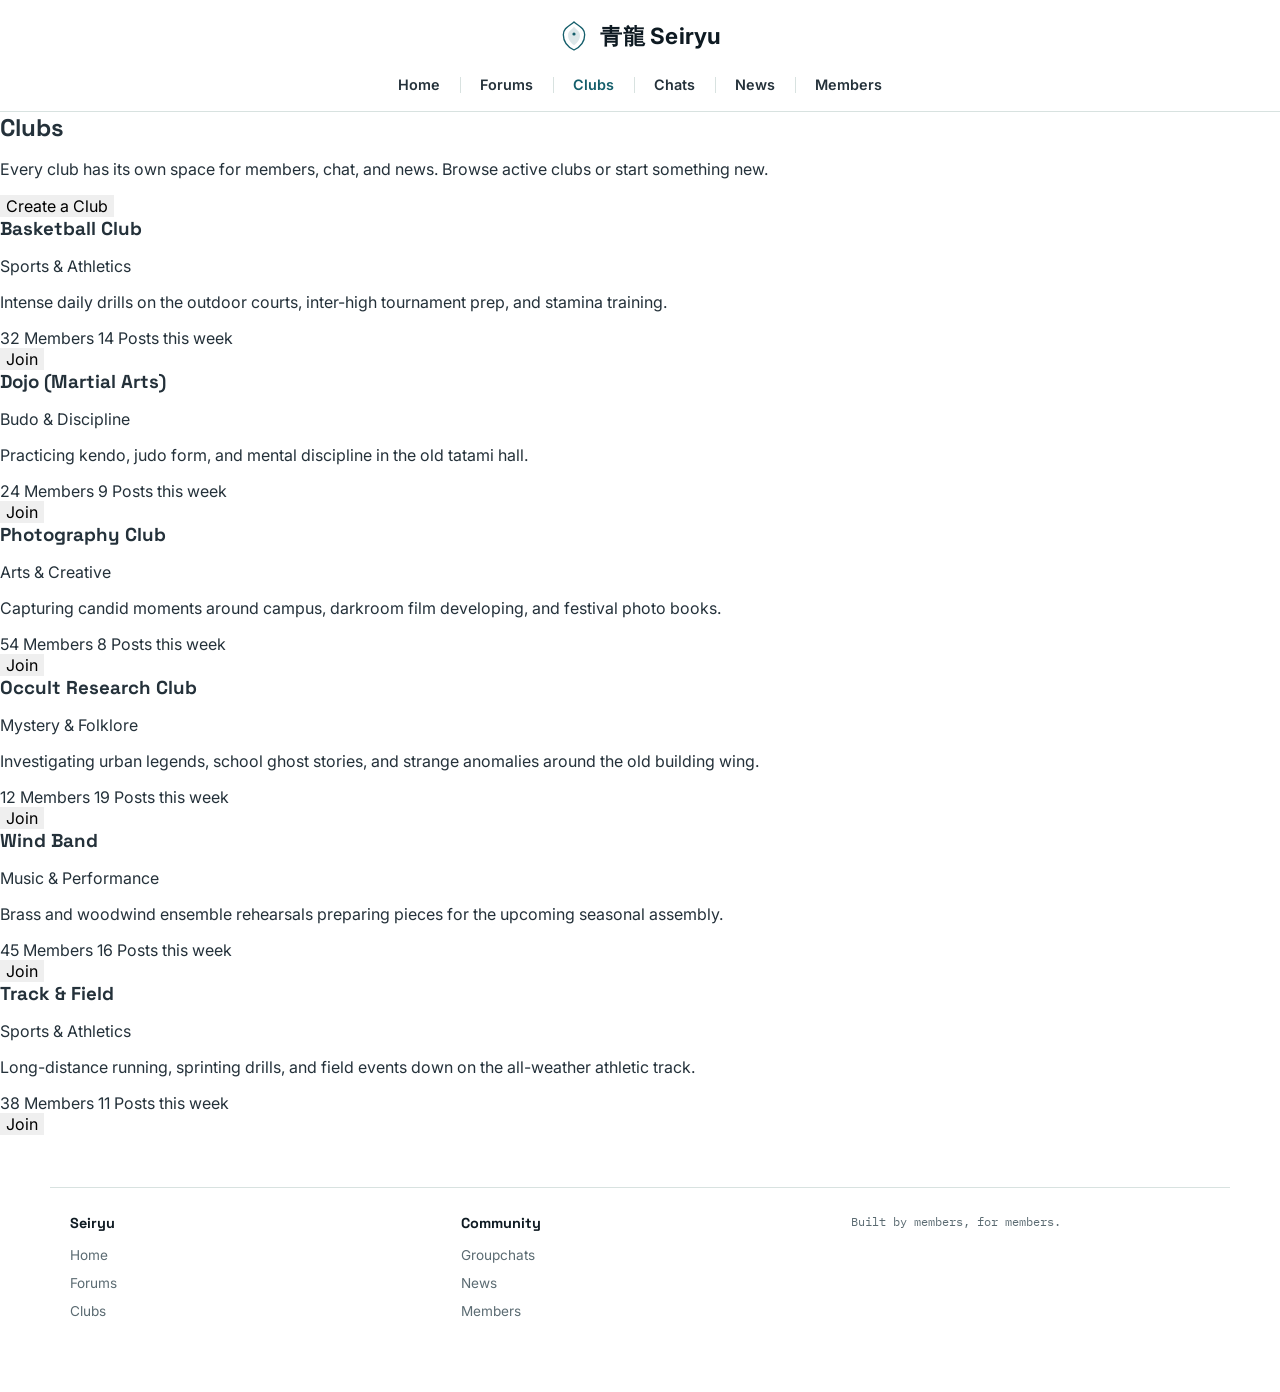
==== clubs.html @ d2d3f5ac "Create clubs.html" ====
<!DOCTYPE html>
<html lang="en">
<head>
<meta charset="UTF-8">
<meta name="viewport" content="width=device-width, initial-scale=1.0">
<title>Clubs — Seiryu</title>
<link rel="preconnect" href="https://fonts.googleapis.com">
<link rel="preconnect" href="https://fonts.gstatic.com" crossorigin>
<link href="https://fonts.googleapis.com/css2?family=Space+Grotesk:wght@400;500;600;700&family=Inter:wght@400;500;600&family=IBM+Plex+Mono:wght@500&display=swap" rel="stylesheet">
<link rel="stylesheet" href="css/style.css">
<link rel="stylesheet" href="css/pages.css">
</head>
<body>

<header class="site-header">
  <div class="wordmark-row">
    <a href="index.html" class="wordmark">
      <svg class="wordmark__mark" viewBox="0 0 48 48" aria-hidden="true">
        <path d="M24 3 C31 9 40 12 40 22 C40 33 32 41 24 45 C16 41 8 33 8 22 C8 12 17 9 24 3 Z" fill="none" stroke="currentColor" stroke-width="2"/>
        <path d="M24 10 C28 15 33 17 33 23 C33 30 28 35 24 38 C20 35 15 30 15 23 C15 17 20 15 24 10 Z" fill="currentColor" opacity="0.15"/>
        <circle cx="24" cy="21" r="2.4" fill="currentColor"/>
      </svg>
      <span class="wordmark__text">青龍 Seiryu</span>
    </a>
  </div>

  <nav class="primary-nav" aria-label="Primary">
    <ul>
      <li><a href="index.html">Home</a></li>
      <li><a href="forums.html">Forums</a></li>
      <li><a href="clubs.html" class="is-active">Clubs</a></li>
      <li><a href="groupchats.html">Chats</a></li>
      <li><a href="news.html">News</a></li>
      <li><a href="members.html">Members</a></li>
    </ul>
  </nav>
  <div class="scale-rule" aria-hidden="true"></div>
</header>

<main class="page-container">
  <section class="page-header">
    <h1>Clubs</h1>
    <p>Every club has its own space for members, chat, and news. Browse active clubs or start something new.</p>
    <button class="btn btn--primary">Create a Club</button>
  </section>

  <div class="clubs-grid">
    <div class="club-card">
      <div class="club-card__header">
        <div class="club-card__avatar" style="background: linear-gradient(135deg, #FF6B35 0%, #D83B01 100%);"></div>
        <div>
          <h3><a href="#">Basketball Club</a></h3>
          <p class="club-card__subtitle">Sports & Athletics</p>
        </div>
      </div>
      <p class="club-card__description">Intense daily drills on the outdoor courts, inter-high tournament prep, and stamina training.</p>
      <div class="club-card__stats">
        <span>32 Members</span>
        <span>14 Posts this week</span>
      </div>
      <button class="btn btn--secondary">Join</button>
    </div>

    <div class="club-card">
      <div class="club-card__header">
        <div class="club-card__avatar" style="background: linear-gradient(135deg, #3A3A3A 0%, #1A1A1A 100%);"></div>
        <div>
          <h3><a href="#">Dojo (Martial Arts)</a></h3>
          <p class="club-card__subtitle">Budo & Discipline</p>
        </div>
      </div>
      <p class="club-card__description">Practicing kendo, judo form, and mental discipline in the old tatami hall.</p>
      <div class="club-card__stats">
        <span>24 Members</span>
        <span>9 Posts this week</span>
      </div>
      <button class="btn btn--secondary">Join</button>
    </div>

    <div class="club-card">
      <div class="club-card__header">
        <div class="club-card__avatar" style="background: linear-gradient(135deg, #C79A3C 0%, #E8D4B8 100%);"></div>
        <div>
          <h3><a href="#">Photography Club</a></h3>
          <p class="club-card__subtitle">Arts & Creative</p>
        </div>
      </div>
      <p class="club-card__description">Capturing candid moments around campus, darkroom film developing, and festival photo books.</p>
      <div class="club-card__stats">
        <span>54 Members</span>
        <span>8 Posts this week</span>
      </div>
      <button class="btn btn--secondary">Join</button>
    </div>

    <div class="club-card">
      <div class="club-card__header">
        <div class="club-card__avatar" style="background: linear-gradient(135deg, #4A148C 0%, #12005E 100%);"></div>
        <div>
          <h3><a href="#">Occult Research Club</a></h3>
          <p class="club-card__subtitle">Mystery & Folklore</p>
        </div>
      </div>
      <p class="club-card__description">Investigating urban legends, school ghost stories, and strange anomalies around the old building wing.</p>
      <div class="club-card__stats">
        <span>12 Members</span>
        <span>19 Posts this week</span>
      </div>
      <button class="btn btn--secondary">Join</button>
    </div>

    <div class="club-card">
      <div class="club-card__header">
        <div class="club-card__avatar" style="background: linear-gradient(135deg, #00838F 0%, #006064 100%);"></div>
        <div>
          <h3><a href="#">Wind Band</a></h3>
          <p class="club-card__subtitle">Music & Performance</p>
        </div>
      </div>
      <p class="club-card__description">Brass and woodwind ensemble rehearsals preparing pieces for the upcoming seasonal assembly.</p>
      <div class="club-card__stats">
        <span>45 Members</span>
        <span>16 Posts this week</span>
      </div>
      <button class="btn btn--secondary">Join</button>
    </div>

    <div class="club-card">
      <div class="club-card__header">
        <div class="club-card__avatar" style="background: linear-gradient(135deg, #2E7D32 0%, #1B5E20 100%);"></div>
        <div>
          <h3><a href="#">Track & Field</a></h3>
          <p class="club-card__subtitle">Sports & Athletics</p>
        </div>
      </div>
      <p class="club-card__description">Long-distance running, sprinting drills, and field events down on the all-weather athletic track.</p>
      <div class="club-card__stats">
        <span>38 Members</span>
        <span>11 Posts this week</span>
      </div>
      <button class="btn btn--secondary">Join</button>
    </div>
  </div>
</main>

<footer class="site-footer">
  <div class="scale-rule scale-rule--footer" aria-hidden="true"></div>
  <div class="footer-content">
    <div class="footer-col">
      <h4>Seiryu</h4>
      <ul>
        <li><a href="index.html">Home</a></li>
        <li><a href="forums.html">Forums</a></li>
        <li><a href="clubs.html">Clubs</a></li>
      </ul>
    </div>
    <div class="footer-col">
      <h4>Community</h4>
      <ul>
        <li><a href="groupchats.html">Groupchats</a></li>
        <li><a href="news.html">News</a></li>
        <li><a href="members.html">Members</a></li>
      </ul>
    </div>
    <div class="footer-col">
      <p class="footer-tagline">Built by members, for members.</p>
    </div>
  </div>
</footer>

<script src="js/script.js"></script>
</body>
</html>
---- css/style.css ----
:root {
  --ink: #0E1A22;
  --azure: #1F8FA3;
  --azure-deep: #145E6B;
  --azure-light: #A8D5E2;
  --gold: #C79A3C;
  --gold-light: #E8D4B8;
  --mist: #F4F8F7;
  --mist-dim: #E7EFED;
  --slate: #24313A;
  --slate-soft: #5B6B72;
  --hairline: #D8E2E0;
  --white: #FFFFFF;
  --error: #D64545;
  --success: #4CAF50;

  --font-display: "Space Grotesk", "Helvetica Neue", Arial, sans-serif;
  --font-body: "Inter", "Helvetica Neue", Arial, sans-serif;
  --font-mono: "IBM Plex Mono", ui-monospace, monospace;

  --max-width: 1180px;
  --spacing-xs: 8px;
  --spacing-sm: 12px;
  --spacing-md: 20px;
  --spacing-lg: 32px;
  --spacing-xl: 52px;
}

* { box-sizing: border-box; }

html { scroll-behavior: smooth; }

body {
  margin: 0;
  font-family: var(--font-body);
  color: var(--slate);
  background: var(--white);
  -webkit-font-smoothing: antialiased;
}

a { color: inherit; text-decoration: none; }
ul { list-style: none; margin: 0; padding: 0; }
button { font: inherit; border: none; cursor: pointer; }
h1, h2, h3, h4, h5, h6 { margin: 0; font-family: var(--font-display); }

/* =========================================================
   Header
   ========================================================= */
.site-header {
  position: sticky;
  top: 0;
  background: var(--white);
  z-index: 100;
  border-bottom: 1px solid var(--hairline);
}

.wordmark-row {
  display: flex;
  justify-content: center;
  padding: var(--spacing-md) var(--spacing-md) var(--spacing-sm);
}

.wordmark {
  display: flex;
  align-items: center;
  gap: 10px;
  transition: opacity 0.2s ease;
}

.wordmark:hover { opacity: 0.8; }

.wordmark__mark {
  width: 32px;
  height: 32px;
  color: var(--azure-deep);
}

.wordmark__text {
  font-weight: 700;
  font-size: 1.4rem;
  letter-spacing: 0.01em;
  color: var(--ink);
}

.primary-nav {
  max-width: var(--max-width);
  margin: 0 auto;
  padding: 0 var(--spacing-md);
}

.primary-nav ul {
  display: flex;
  justify-content: center;
  flex-wrap: wrap;
}

.primary-nav li {
  position: relative;
}

.primary-nav li + li::before {
  content: "";
  position: absolute;
  left: 0;
  top: 50%;
  transform: translateY(-50%);
  width: 1px;
  height: 16px;
  background: var(--hairline);
}

.primary-nav a {
  display: block;
  padding: var(--spacing-sm) var(--spacing-md);
  font-weight: 600;
  font-size: 0.9rem;
  color: var(--slate);
  transition: color 0.15s ease;
}

.primary-nav a:hover,
.primary-nav a.is-active {
  color: var(--azure-deep);
}

.scale-rule {
  height: 6px;
  background-image: radial-gradient(circle at 50% -40%, var(--azure) 0 5px, transparent 5px);
  background-size: 22px 14px;
  background-position: center top;
  background-repeat: repeat-x;
  opacity: 0.55;
}

/* =========================================================
   Hero
   ========================================================= */
.hero {
  position: relative;
  max-width: var(--max-width);
  margin: 0 auto;
}

.hero__media {
  height: 62vh;
  min-height: 380px;
  max-height: 560px;
  overflow: hidden;
  background: var(--ink);
}

.hero__placeholder {
  height: 100%;
  width: 100%;
  display: flex;
  align-items: center;
  justify-content: center;
  color: rgba(244, 248, 247, 0.55);
  font-family: var(--font-mono);
  font-size: 0.85rem;
  letter-spacing: 0.02em;
  background:
    linear-gradient(rgba(14, 26, 34, 0.55), rgba(14, 26, 34, 0.75)),
    repeating-linear-gradient(45deg, var(--azure-deep) 0 2px, transparent 2px 26px),
    var(--ink);
}

.hero__img {
  width: 100%;
  height: 100%;
  object-fit: cover;
  transition: opacity 0.3s ease;
}

.feature-card {
  position: absolute;
  top: var(--spacing-md);
  right: var(--spacing-md);
  width: min(380px, 90vw);
  background: var(--white);
  padding: var(--spacing-lg) var(--spacing-md);
  box-shadow: 0 18px 40px rgba(14, 26, 34, 0.18);
  border-top: 3px solid var(--azure);
}

.feature-card__title {
  margin: 0 0 var(--spacing-md);
  font-size: 1.2rem;
  color: var(--ink);
}

.feature-card__list li {
  display: flex;
  gap: var(--spacing-sm);
  padding: var(--spacing-sm) 0;
  border-top: 1px dashed var(--hairline);
}

.feature-card__list li:first-child {
  border-top: none;
  padding-top: 0;
}

.feature-card__list svg {
  flex: none;
  width: 20px;
  height: 20px;
  margin-top: 2px;
  color: var(--azure-deep);
}

.feature-card__list strong {
  display: block;
  font-size: 0.9rem;
  color: var(--ink);
}

.feature-card__list span {
  display: block;
  font-size: 0.8rem;
  color: var(--slate-soft);
  margin-top: 2px;
}

.feature-card__note {
  margin: var(--spacing-sm) 0 0;
  text-align: right;
  font-family: var(--font-mono);
  font-size: 0.68rem;
  color: var(--slate-soft);
}

/* =========================================================
   About
   ========================================================= */
.about {
  max-width: 820px;
  margin: 0 auto;
  padding: var(--spacing-xl) var(--spacing-md);
}

.about__heading {
  font-size: 1.7rem;
  color: var(--ink);
  border-left: 4px solid var(--azure);
  padding-left: var(--spacing-md);
  margin: 0 0 var(--spacing-md);
}

.about__body {
  font-size: 1rem;
  line-height: 1.75;
  color: var(--slate);
  margin: 0 0 var(--spacing-lg);
}

.callout {
  background: var(--mist);
  border: 1px solid var(--mist-dim);
  border-radius: 2px;
}

.callout__trigger {
  width: 100%;
  text-align: left;
  background: var(--azure-deep);
  color: var(--white);
  padding: var(--spacing-md) var(--spacing-md);
  font-weight: 600;
  font-size: 0.95rem;
  transition: background 0.2s ease;
}

.callout__trigger:hover {
  background: var(--azure);
}

.callout__body {
  padding: var(--spacing-md) var(--spacing-md);
}

.callout__body p {
  margin: 0;
  line-height: 1.7;
  color: var(--slate);
  font-size: 0.95rem;
}

.callout__body strong {
  color: var(--azure-deep);
}

/* =========================================================
   Quick Links Grid
   ========================================================= */
.quick-links {
  max-width: var(--max-width);
  margin: 0 auto;
  padding: var(--spacing-xl) var(--spacing-md);
  background: var(--mist);
}

.quick-links h2 {
  font-size: 1.5rem;
  color: var(--ink);
  margin: 0 0 var(--spacing-lg);
  text-align: center;
}

.quick-links__grid {
  display: grid;
  grid-template-columns: repeat(auto-fit, minmax(240px, 1fr));
  gap: var(--spacing-md);
}

.quick-link-card {
  display: flex;
  flex-direction: column;
  align-items: center;
  justify-content: center;
  padding: var(--spacing-lg) var(--spacing-md);
  background: var(--white);
  border: 1px solid var(--hairline);
  text-align: center;
  transition: all 0.2s ease;
  border-radius: 2px;
}

.quick-link-card:hover {
  border-color: var(--azure);
  box-shadow: 0 8px 20px rgba(31, 143, 163, 0.12);
}

.quick-link-card--cta {
  background: linear-gradient(135deg, var(--azure-deep) 0%, var(--azure) 100%);
  color: var(--white);
  border: none;
}

.quick-link-card--cta:hover {
  box-shadow: 0 12px 28px rgba(20, 94, 107, 0.25);
}

.quick-link-card--cta h3,
.quick-link-card--cta p {
  color: var(--white);
}

.quick-link-card__icon {
  width: 48px;
  height: 48px;
  margin-bottom: var(--spacing-sm);
  display: flex;
  align-items: center;
  justify-content: center;
  background: var(--mist);
  border-radius: 50%;
  color: var(--azure-deep);
}

.quick-link-card--cta .quick-link-card__icon {
  background: rgba(255, 255, 255, 0.2);
  color: var(--white);
}

.quick-link-card__icon svg {
  width: 24px;
  height: 24px;
  stroke-width: 1.8;
}

.quick-link-card h3 {
  font-size: 1rem;
  color: var(--ink);
  margin: 0 0 var(--spacing-xs);
}

.quick-link-card--cta h3 {
  color: var(--white);
}

.quick-link-card p {
  font-size: 0.85rem;
  color: var(--slate-soft);
  margin: 0;
}

/* =========================================================
   Footer
   ========================================================= */
.site-footer {
  max-width: var(--max-width);
  margin: var(--spacing-xl) auto 0;
  padding: 0 var(--spacing-md) var(--spacing-lg);
  border-top: 1px solid var(--hairline);
}

.scale-rule--footer {
  margin-bottom: var(--spacing-md);
  opacity: 0.35;
}

.footer-content {
  display: grid;
  grid-template-columns: repeat(auto-fit, minmax(150px, 1fr));
  gap: var(--spacing-lg);
  margin-bottom: var(--spacing-lg);
}

.footer-col h4 {
  font-size: 0.9rem;
  color: var(--ink);
  margin: 0 0 var(--spacing-sm);
}

.footer-col ul li {
  margin-bottom: var(--spacing-xs);
}

.footer-col a {
  font-size: 0.85rem;
  color: var(--slate-soft);
  transition: color 0.2s ease;
}

.footer-col a:hover {
  color: var(--azure-deep);
}

.footer-tagline {
  font-family: var(--font-mono);
  font-size: 0.75rem;
  color: var(--slate-soft);
  margin: 0;
}

/* =========================================================
   Responsive
   ========================================================= */
@media (max-width: 900px) {
  .primary-nav a { padding: var(--spacing-xs) var(--spacing-sm); font-size: 0.85rem; }
  .feature-card { position: static; margin: -48px var(--spacing-md) 0; width: auto; }
  .hero__media { height: 50vh; }
  .quick-links__grid { grid-template-columns: repeat(auto-fit, minmax(200px, 1fr)); }
}

@media (max-width: 640px) {
  :root { --spacing-md: 16px; --spacing-lg: 24px; --spacing-xl: 32px; }

  .wordmark__text { font-size: 1.1rem; }
  .wordmark__mark { width: 28px; height: 28px; }

  .hero__media { height: 40vh; min-height: 240px; }

  .feature-card { padding: var(--spacing-md) var(--spacing-sm); }
  .feature-card__title { font-size: 1rem; }
  .feature-card__list svg { width: 18px; height: 18px; }
  .feature-card__list strong { font-size: 0.85rem; }
  .feature-card__list span { font-size: 0.75rem; }

  .about { padding: var(--spacing-lg) var(--spacing-md); }
  .about__heading { font-size: 1.3rem; }
  .about__body { font-size: 0.95rem; }

  .quick-links { padding: var(--spacing-lg) var(--spacing-md); }
  .quick-links h2 { font-size: 1.2rem; }
  .quick-links__grid { grid-template-columns: 1fr; gap: var(--spacing-sm); }
  .quick-link-card { padding: var(--spacing-md) var(--spacing-sm); }

  .primary-nav li + li::before { height: 12px; }

  .footer-content { grid-template-columns: repeat(2, 1fr); }
}

@media (prefers-reduced-motion: reduce) {
  * { animation-duration: 0.01ms !important; animation-iteration-count: 1 !important; transition-duration: 0.01ms !important; }
}
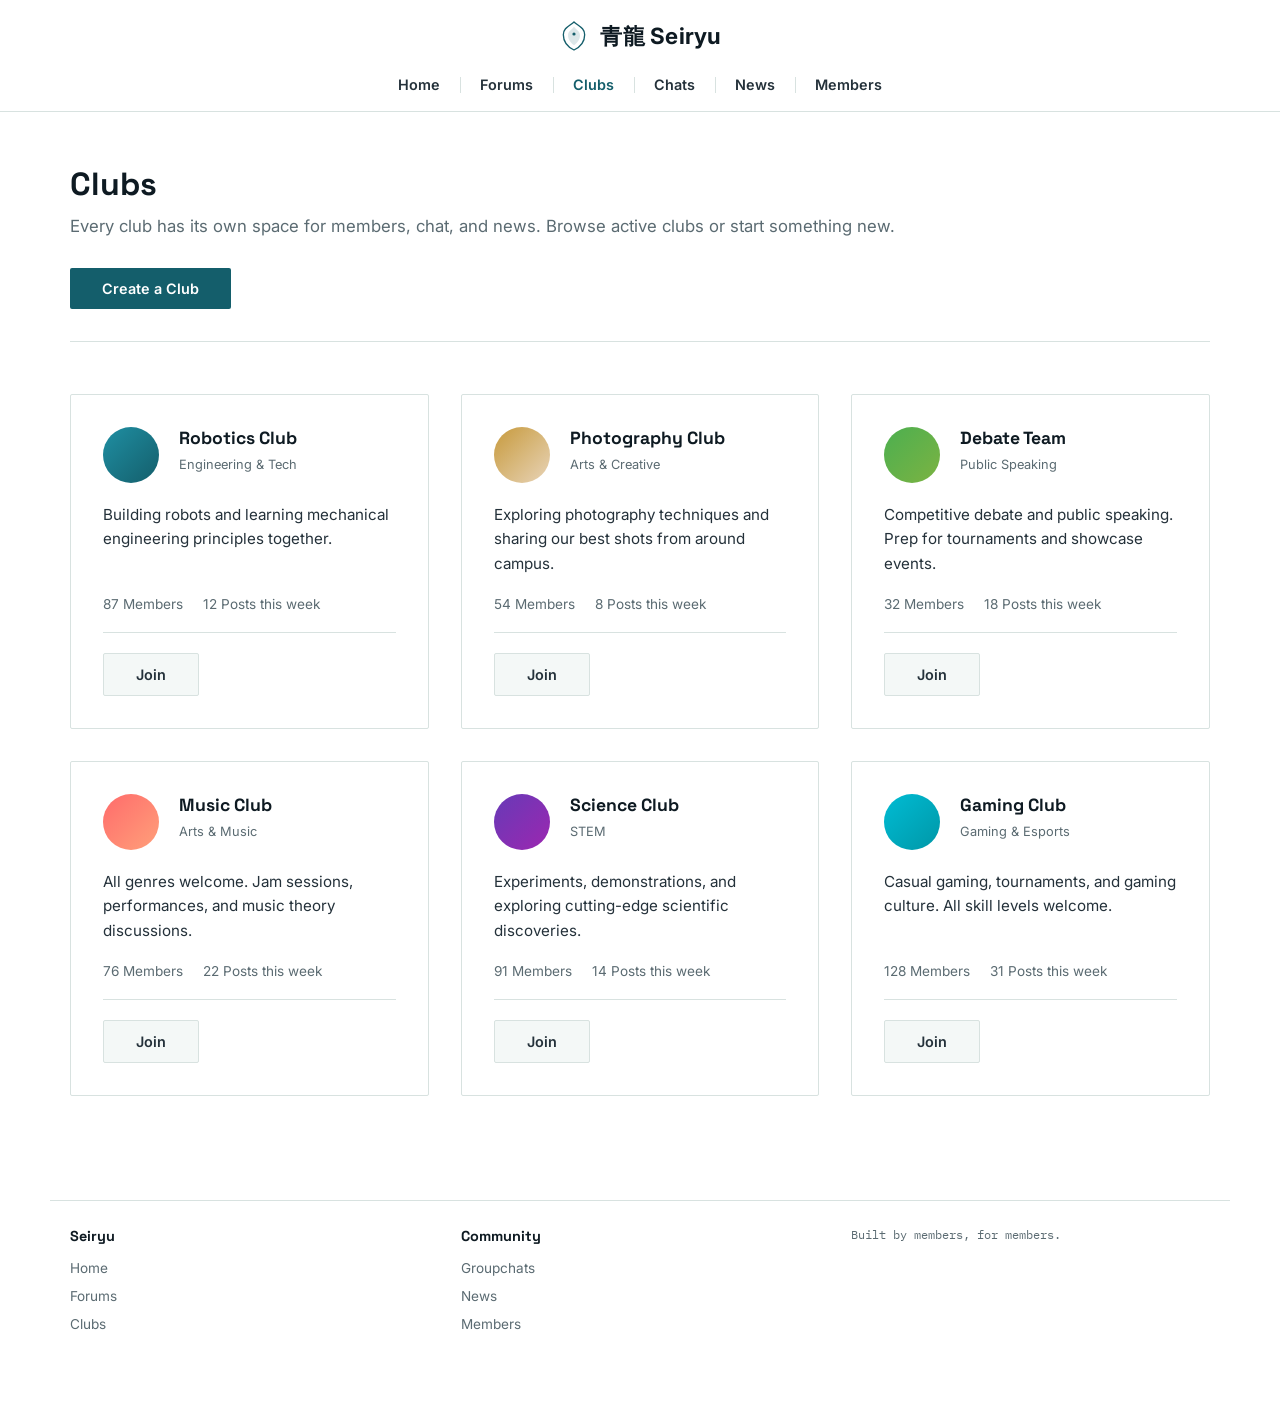
==== commit f889f111: "Update site files" ====
--- a/clubs.html
+++ b/clubs.html
@@ -47,32 +47,16 @@
   <div class="clubs-grid">
     <div class="club-card">
       <div class="club-card__header">
-        <div class="club-card__avatar" style="background: linear-gradient(135deg, #FF6B35 0%, #D83B01 100%);"></div>
+        <div class="club-card__avatar" style="background: linear-gradient(135deg, #1F8FA3 0%, #145E6B 100%);"></div>
         <div>
-          <h3><a href="#">Basketball Club</a></h3>
-          <p class="club-card__subtitle">Sports & Athletics</p>
+          <h3><a href="#">Robotics Club</a></h3>
+          <p class="club-card__subtitle">Engineering & Tech</p>
         </div>
       </div>
-      <p class="club-card__description">Intense daily drills on the outdoor courts, inter-high tournament prep, and stamina training.</p>
+      <p class="club-card__description">Building robots and learning mechanical engineering principles together.</p>
       <div class="club-card__stats">
-        <span>32 Members</span>
-        <span>14 Posts this week</span>
-      </div>
-      <button class="btn btn--secondary">Join</button>
-    </div>
-
-    <div class="club-card">
-      <div class="club-card__header">
-        <div class="club-card__avatar" style="background: linear-gradient(135deg, #3A3A3A 0%, #1A1A1A 100%);"></div>
-        <div>
-          <h3><a href="#">Dojo (Martial Arts)</a></h3>
-          <p class="club-card__subtitle">Budo & Discipline</p>
-        </div>
-      </div>
-      <p class="club-card__description">Practicing kendo, judo form, and mental discipline in the old tatami hall.</p>
-      <div class="club-card__stats">
-        <span>24 Members</span>
-        <span>9 Posts this week</span>
+        <span>87 Members</span>
+        <span>12 Posts this week</span>
       </div>
       <button class="btn btn--secondary">Join</button>
     </div>
@@ -85,7 +69,7 @@
           <p class="club-card__subtitle">Arts & Creative</p>
         </div>
       </div>
-      <p class="club-card__description">Capturing candid moments around campus, darkroom film developing, and festival photo books.</p>
+      <p class="club-card__description">Exploring photography techniques and sharing our best shots from around campus.</p>
       <div class="club-card__stats">
         <span>54 Members</span>
         <span>8 Posts this week</span>
@@ -95,48 +79,64 @@
 
     <div class="club-card">
       <div class="club-card__header">
-        <div class="club-card__avatar" style="background: linear-gradient(135deg, #4A148C 0%, #12005E 100%);"></div>
+        <div class="club-card__avatar" style="background: linear-gradient(135deg, #4CAF50 0%, #7CB342 100%);"></div>
         <div>
-          <h3><a href="#">Occult Research Club</a></h3>
-          <p class="club-card__subtitle">Mystery & Folklore</p>
+          <h3><a href="#">Debate Team</a></h3>
+          <p class="club-card__subtitle">Public Speaking</p>
         </div>
       </div>
-      <p class="club-card__description">Investigating urban legends, school ghost stories, and strange anomalies around the old building wing.</p>
+      <p class="club-card__description">Competitive debate and public speaking. Prep for tournaments and showcase events.</p>
       <div class="club-card__stats">
-        <span>12 Members</span>
-        <span>19 Posts this week</span>
+        <span>32 Members</span>
+        <span>18 Posts this week</span>
       </div>
       <button class="btn btn--secondary">Join</button>
     </div>
 
     <div class="club-card">
       <div class="club-card__header">
-        <div class="club-card__avatar" style="background: linear-gradient(135deg, #00838F 0%, #006064 100%);"></div>
+        <div class="club-card__avatar" style="background: linear-gradient(135deg, #FF6B6B 0%, #FFA07A 100%);"></div>
         <div>
-          <h3><a href="#">Wind Band</a></h3>
-          <p class="club-card__subtitle">Music & Performance</p>
+          <h3><a href="#">Music Club</a></h3>
+          <p class="club-card__subtitle">Arts & Music</p>
         </div>
       </div>
-      <p class="club-card__description">Brass and woodwind ensemble rehearsals preparing pieces for the upcoming seasonal assembly.</p>
+      <p class="club-card__description">All genres welcome. Jam sessions, performances, and music theory discussions.</p>
       <div class="club-card__stats">
-        <span>45 Members</span>
-        <span>16 Posts this week</span>
+        <span>76 Members</span>
+        <span>22 Posts this week</span>
       </div>
       <button class="btn btn--secondary">Join</button>
     </div>
 
     <div class="club-card">
       <div class="club-card__header">
-        <div class="club-card__avatar" style="background: linear-gradient(135deg, #2E7D32 0%, #1B5E20 100%);"></div>
+        <div class="club-card__avatar" style="background: linear-gradient(135deg, #673AB7 0%, #9C27B0 100%);"></div>
         <div>
-          <h3><a href="#">Track & Field</a></h3>
-          <p class="club-card__subtitle">Sports & Athletics</p>
+          <h3><a href="#">Science Club</a></h3>
+          <p class="club-card__subtitle">STEM</p>
         </div>
       </div>
-      <p class="club-card__description">Long-distance running, sprinting drills, and field events down on the all-weather athletic track.</p>
+      <p class="club-card__description">Experiments, demonstrations, and exploring cutting-edge scientific discoveries.</p>
       <div class="club-card__stats">
-        <span>38 Members</span>
-        <span>11 Posts this week</span>
+        <span>91 Members</span>
+        <span>14 Posts this week</span>
+      </div>
+      <button class="btn btn--secondary">Join</button>
+    </div>
+
+    <div class="club-card">
+      <div class="club-card__header">
+        <div class="club-card__avatar" style="background: linear-gradient(135deg, #00BCD4 0%, #0097A7 100%);"></div>
+        <div>
+          <h3><a href="#">Gaming Club</a></h3>
+          <p class="club-card__subtitle">Gaming & Esports</p>
+        </div>
+      </div>
+      <p class="club-card__description">Casual gaming, tournaments, and gaming culture. All skill levels welcome.</p>
+      <div class="club-card__stats">
+        <span>128 Members</span>
+        <span>31 Posts this week</span>
       </div>
       <button class="btn btn--secondary">Join</button>
     </div>
--- a/css/pages.css
+++ b/css/pages.css
@@ -0,0 +1,463 @@
+.page-container {
+  max-width: var(--max-width);
+  margin: 0 auto;
+  padding: var(--spacing-xl) var(--spacing-md);
+}
+
+.page-header {
+  margin-bottom: var(--spacing-xl);
+  padding-bottom: var(--spacing-lg);
+  border-bottom: 1px solid var(--hairline);
+}
+
+.page-header h1 {
+  font-size: 2rem;
+  color: var(--ink);
+  margin: 0 0 var(--spacing-sm);
+}
+
+.page-header p {
+  font-size: 1.05rem;
+  color: var(--slate-soft);
+  margin: 0 0 var(--spacing-lg);
+}
+
+.btn {
+  padding: var(--spacing-sm) var(--spacing-lg);
+  font-weight: 600;
+  font-size: 0.9rem;
+  border-radius: 2px;
+  transition: all 0.2s ease;
+}
+
+.btn--primary {
+  background: var(--azure-deep);
+  color: var(--white);
+}
+
+.btn--primary:hover {
+  background: var(--azure);
+  box-shadow: 0 6px 16px rgba(20, 94, 107, 0.2);
+}
+
+.btn--secondary {
+  background: var(--mist);
+  color: var(--slate);
+  border: 1px solid var(--hairline);
+}
+
+.btn--secondary:hover:not(:disabled) {
+  border-color: var(--azure);
+  background: var(--mist-dim);
+}
+
+.btn--secondary:disabled {
+  opacity: 0.5;
+  cursor: not-allowed;
+}
+
+.content-wrapper {
+  display: grid;
+  grid-template-columns: 240px 1fr;
+  gap: var(--spacing-lg);
+}
+
+.sidebar h3 {
+  font-size: 1rem;
+  color: var(--ink);
+  margin: 0 0 var(--spacing-md);
+}
+
+.category-list {
+  display: flex;
+  flex-direction: column;
+  gap: var(--spacing-xs);
+}
+
+.category-list a {
+  display: block;
+  padding: var(--spacing-sm) var(--spacing-sm);
+  color: var(--slate-soft);
+  font-size: 0.9rem;
+  transition: all 0.2s ease;
+  border-left: 3px solid transparent;
+}
+
+.category-list a:hover,
+.category-list a.is-active {
+  color: var(--azure-deep);
+  background: var(--mist);
+  border-left-color: var(--azure-deep);
+}
+
+.main-content {
+  flex: 1;
+}
+
+.thread-list {
+  display: flex;
+  flex-direction: column;
+  gap: var(--spacing-md);
+}
+
+.thread-item {
+  padding: var(--spacing-lg) var(--spacing-md);
+  background: var(--white);
+  border: 1px solid var(--hairline);
+  transition: all 0.2s ease;
+  border-radius: 2px;
+}
+
+.thread-item:hover {
+  border-color: var(--azure);
+  box-shadow: 0 4px 12px rgba(31, 143, 163, 0.1);
+}
+
+.thread-item__header {
+  display: flex;
+  justify-content: space-between;
+  align-items: baseline;
+  margin-bottom: var(--spacing-sm);
+  gap: var(--spacing-md);
+}
+
+.thread-item h3 {
+  font-size: 1.1rem;
+  color: var(--ink);
+  margin: 0;
+}
+
+.thread-item h3 a {
+  color: inherit;
+  transition: color 0.2s ease;
+}
+
+.thread-item h3 a:hover {
+  color: var(--azure-deep);
+}
+
+.thread-item__meta {
+  font-size: 0.8rem;
+  color: var(--slate-soft);
+  white-space: nowrap;
+}
+
+.thread-item__excerpt {
+  font-size: 0.95rem;
+  color: var(--slate);
+  line-height: 1.6;
+  margin: 0 0 var(--spacing-sm);
+}
+
+.thread-item__footer {
+  display: flex;
+  gap: var(--spacing-md);
+  font-size: 0.85rem;
+  color: var(--slate-soft);
+}
+
+.pagination {
+  display: flex;
+  justify-content: center;
+  align-items: center;
+  gap: var(--spacing-md);
+  margin-top: var(--spacing-xl);
+}
+
+.pagination__info {
+  font-size: 0.9rem;
+  color: var(--slate-soft);
+}
+
+/* =========================================================
+   Clubs Grid
+   ========================================================= */
+.clubs-grid {
+  display: grid;
+  grid-template-columns: repeat(auto-fill, minmax(320px, 1fr));
+  gap: var(--spacing-lg);
+  margin-top: var(--spacing-lg);
+}
+
+.club-card {
+  padding: var(--spacing-lg);
+  background: var(--white);
+  border: 1px solid var(--hairline);
+  border-radius: 2px;
+  transition: all 0.2s ease;
+  display: flex;
+  flex-direction: column;
+}
+
+.club-card:hover {
+  border-color: var(--azure);
+  box-shadow: 0 8px 20px rgba(31, 143, 163, 0.12);
+}
+
+.club-card__header {
+  display: flex;
+  gap: var(--spacing-md);
+  margin-bottom: var(--spacing-md);
+}
+
+.club-card__avatar {
+  width: 56px;
+  height: 56px;
+  border-radius: 50%;
+  flex: none;
+}
+
+.club-card__header h3 {
+  font-size: 1.1rem;
+  color: var(--ink);
+  margin: 0 0 var(--spacing-xs);
+}
+
+.club-card__header a {
+  transition: color 0.2s ease;
+}
+
+.club-card__header a:hover {
+  color: var(--azure-deep);
+}
+
+.club-card__subtitle {
+  font-size: 0.8rem;
+  color: var(--slate-soft);
+  margin: 0;
+}
+
+.club-card__description {
+  flex: 1;
+  font-size: 0.95rem;
+  color: var(--slate);
+  line-height: 1.6;
+  margin: 0 0 var(--spacing-md);
+}
+
+.club-card__stats {
+  display: flex;
+  gap: var(--spacing-md);
+  font-size: 0.85rem;
+  color: var(--slate-soft);
+  margin-bottom: var(--spacing-md);
+  padding-bottom: var(--spacing-md);
+  border-bottom: 1px solid var(--hairline);
+}
+
+.club-card .btn {
+  align-self: flex-start;
+  margin-top: auto;
+}
+
+/* =========================================================
+   Chat Placeholder
+   ========================================================= */
+.chat-placeholder {
+  display: flex;
+  align-items: center;
+  justify-content: center;
+  min-height: 500px;
+  background: var(--mist);
+  border: 1px dashed var(--hairline);
+  border-radius: 2px;
+}
+
+.chat-placeholder__content {
+  text-align: center;
+}
+
+.chat-placeholder svg {
+  width: 64px;
+  height: 64px;
+  margin-bottom: var(--spacing-md);
+  color: var(--slate-soft);
+}
+
+.chat-placeholder h3 {
+  font-size: 1.2rem;
+  color: var(--ink);
+  margin: 0 0 var(--spacing-sm);
+}
+
+.chat-placeholder p {
+  color: var(--slate-soft);
+  margin: 0;
+}
+
+/* =========================================================
+   News Grid
+   ========================================================= */
+.news-grid {
+  display: grid;
+  grid-template-columns: repeat(auto-fill, minmax(280px, 1fr));
+  gap: var(--spacing-lg);
+  margin-top: var(--spacing-lg);
+}
+
+.news-card {
+  padding: var(--spacing-lg);
+  background: var(--white);
+  border: 1px solid var(--hairline);
+  transition: all 0.2s ease;
+  display: flex;
+  flex-direction: column;
+}
+
+.news-card:hover {
+  border-color: var(--azure);
+  box-shadow: 0 8px 20px rgba(31, 143, 163, 0.12);
+}
+
+.news-card h3 {
+  font-size: 1.1rem;
+  color: var(--ink);
+  margin: 0 0 var(--spacing-sm);
+}
+
+.news-card h3 a {
+  transition: color 0.2s ease;
+}
+
+.news-card h3 a:hover {
+  color: var(--azure-deep);
+}
+
+.news-card p {
+  flex: 1;
+  font-size: 0.95rem;
+  color: var(--slate);
+  line-height: 1.6;
+  margin: 0 0 var(--spacing-sm);
+}
+
+.news-card__meta {
+  display: flex;
+  justify-content: space-between;
+  font-size: 0.8rem;
+  color: var(--slate-soft);
+  padding-top: var(--spacing-sm);
+  border-top: 1px solid var(--hairline);
+}
+
+/* =========================================================
+   Members Grid
+   ========================================================= */
+.members-grid {
+  display: grid;
+  grid-template-columns: repeat(auto-fill, minmax(240px, 1fr));
+  gap: var(--spacing-lg);
+  margin-top: var(--spacing-lg);
+}
+
+.member-card {
+  padding: var(--spacing-lg);
+  background: var(--white);
+  border: 1px solid var(--hairline);
+  text-align: center;
+  transition: all 0.2s ease;
+}
+
+.member-card:hover {
+  border-color: var(--azure);
+  box-shadow: 0 8px 20px rgba(31, 143, 163, 0.12);
+}
+
+.member-card__avatar {
+  width: 80px;
+  height: 80px;
+  border-radius: 50%;
+  margin: 0 auto var(--spacing-md);
+  background: linear-gradient(135deg, var(--azure-deep) 0%, var(--azure) 100%);
+}
+
+.member-card h3 {
+  font-size: 1.1rem;
+  color: var(--ink);
+  margin: 0 0 var(--spacing-xs);
+}
+
+.member-card__role {
+  font-size: 0.85rem;
+  color: var(--azure-deep);
+  margin: 0 0 var(--spacing-sm);
+}
+
+.member-card__clubs {
+  font-size: 0.8rem;
+  color: var(--slate-soft);
+  margin: 0;
+}
+
+/* =========================================================
+   Responsive
+   ========================================================= */
+@media (max-width: 768px) {
+  .content-wrapper {
+    grid-template-columns: 1fr;
+  }
+
+  .sidebar {
+    order: 2;
+    display: grid;
+    grid-template-columns: repeat(auto-fit, minmax(120px, 1fr));
+    gap: var(--spacing-sm);
+  }
+
+  .category-list {
+    flex-direction: row;
+    flex-wrap: wrap;
+  }
+
+  .thread-item__header {
+    flex-direction: column;
+    align-items: flex-start;
+  }
+
+  .page-header h1 {
+    font-size: 1.5rem;
+  }
+
+  .clubs-grid {
+    grid-template-columns: repeat(auto-fill, minmax(280px, 1fr));
+  }
+
+  .news-grid {
+    grid-template-columns: repeat(auto-fill, minmax(240px, 1fr));
+  }
+
+  .members-grid {
+    grid-template-columns: repeat(auto-fill, minmax(200px, 1fr));
+  }
+}
+
+@media (max-width: 640px) {
+  .page-container {
+    padding: var(--spacing-lg) var(--spacing-md);
+  }
+
+  .page-header h1 {
+    font-size: 1.3rem;
+  }
+
+  .thread-item {
+    padding: var(--spacing-md) var(--spacing-sm);
+  }
+
+  .pagination {
+    flex-direction: column;
+    gap: var(--spacing-sm);
+  }
+
+  .clubs-grid {
+    grid-template-columns: 1fr;
+  }
+
+  .news-grid {
+    grid-template-columns: 1fr;
+  }
+
+  .members-grid {
+    grid-template-columns: repeat(auto-fill, minmax(160px, 1fr));
+  }
+}
